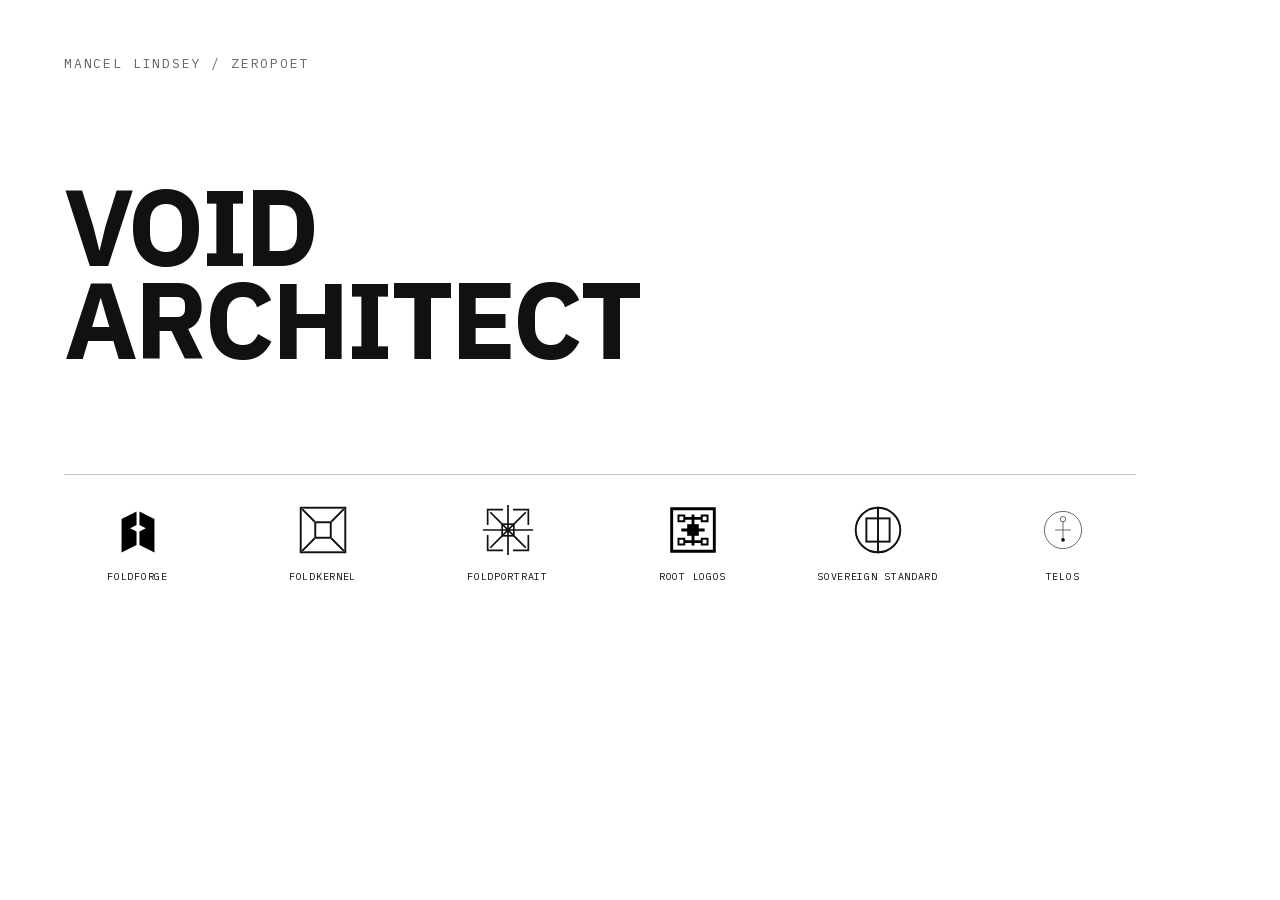
==== docs/social-preview-source.html @ 68d7fc03 "Align social preview with canonical project marks" ====
<!DOCTYPE html>
<html lang="en">
<head>
  <meta charset="UTF-8" />
  <meta name="viewport" content="width=1200, initial-scale=1" />
  <title>Zeropoet social preview source</title>
  <style>
    @font-face {
      font-family: "IBM Plex Mono";
      font-weight: 400;
      src: url("assets/fonts/ibm-plex-mono-400.woff2") format("woff2");
    }

    @font-face {
      font-family: "IBM Plex Sans";
      font-weight: 400 700;
      src: url("assets/fonts/ibm-plex-sans.woff2") format("woff2");
    }

    * { box-sizing: border-box; }

    html,
    body {
      width: 1200px;
      height: 630px;
      margin: 0;
      overflow: hidden;
      background: #fff;
      color: #111;
    }

    body {
      display: grid;
      grid-template-rows: auto 1fr auto;
      padding: 55px 64px 48px;
      font-family: "IBM Plex Sans", sans-serif;
    }

    .identity {
      margin: 0;
      color: rgba(17, 17, 17, 0.64);
      font-family: "IBM Plex Mono", monospace;
      font-size: 13px;
      letter-spacing: 0.14em;
      text-transform: uppercase;
    }

    h1 {
      align-self: center;
      margin: 0;
      max-width: 900px;
      font-size: 108px;
      line-height: 0.86;
      letter-spacing: -0.025em;
      text-transform: uppercase;
    }

    .marks {
      display: grid;
      grid-template-columns: repeat(6, 1fr);
      gap: 38px;
      margin: 0;
      padding: 24px 0 0;
      border-top: 1px solid rgba(17, 17, 17, 0.25);
      list-style: none;
    }

    .marks li {
      display: grid;
      justify-items: center;
      gap: 10px;
      min-width: 0;
    }

    .marks img {
      width: 62px;
      height: 62px;
      object-fit: contain;
    }

    .marks span {
      font-family: "IBM Plex Mono", monospace;
      font-size: 10px;
      line-height: 1.15;
      letter-spacing: 0.07em;
      text-align: center;
      text-transform: uppercase;
    }
  </style>
</head>
<body>
  <p class="identity">Mancel Lindsey / Zeropoet</p>
  <h1>Void<br />Architect</h1>
  <ul class="marks" aria-label="Zeropoet projects">
    <li><img src="assets/marks/foldforge.svg" alt="" /><span>FoldForge</span></li>
    <li><img src="assets/marks/fold-kernel.svg" alt="" /><span>FoldKernel</span></li>
    <li><img src="assets/marks/foldportrait.svg" alt="" /><span>FoldPortrait</span></li>
    <li><img src="assets/marks/root-logos.svg" alt="" /><span>Root Logos</span></li>
    <li><img src="assets/marks/sovereign-standard.svg" alt="" /><span>Sovereign Standard</span></li>
    <li><img src="assets/marks/telos.svg" alt="" /><span>Telos</span></li>
  </ul>
</body>
</html>
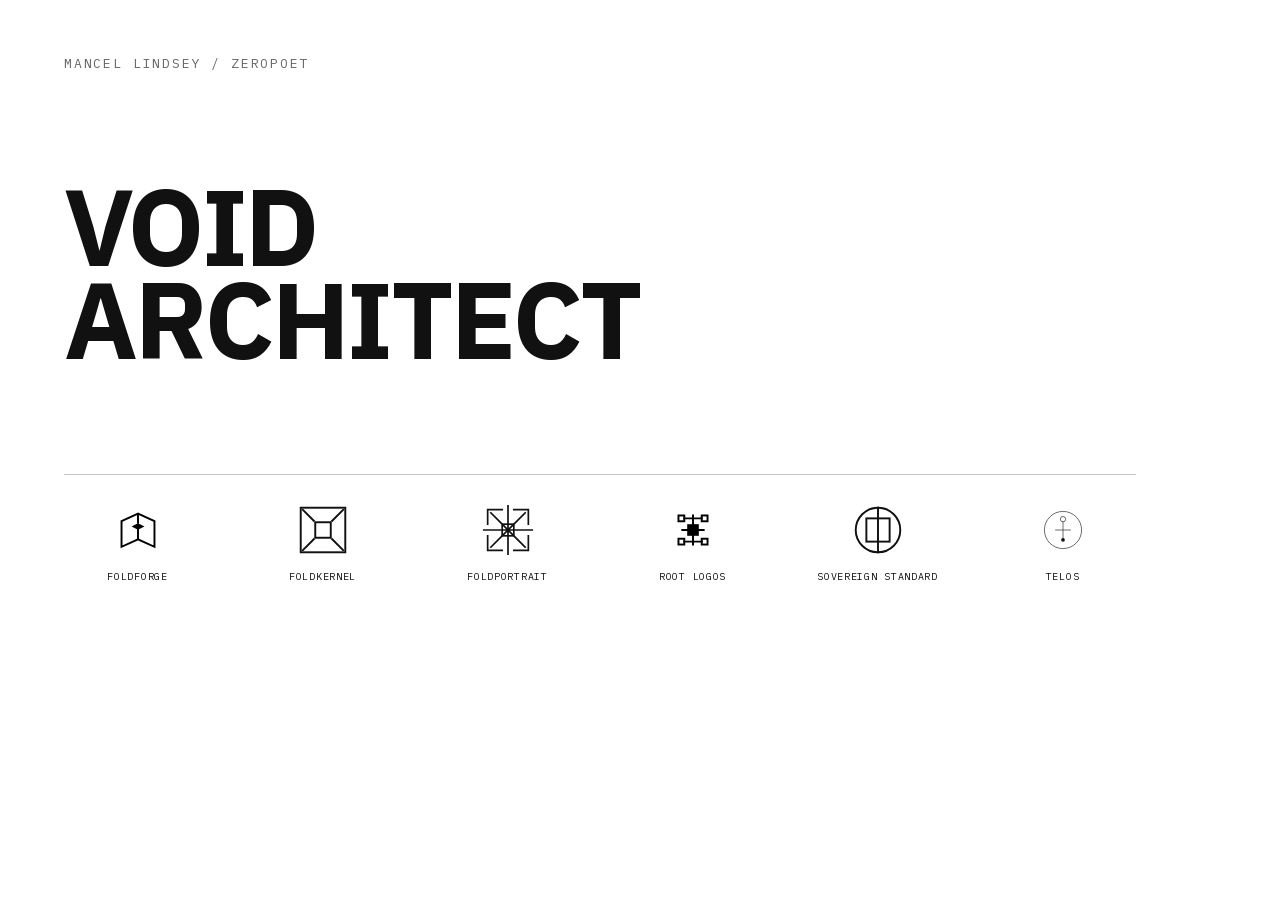
==== commit a25556e7: "Refresh ecosystem identity assets" ====
--- a/docs/social-preview-source.html
+++ b/docs/social-preview-source.html
@@ -92,10 +92,10 @@
   <p class="identity">Mancel Lindsey / Zeropoet</p>
   <h1>Void<br />Architect</h1>
   <ul class="marks" aria-label="Zeropoet projects">
-    <li><img src="assets/marks/foldforge.svg" alt="" /><span>FoldForge</span></li>
+    <li><img src="assets/marks/foldforge.svg?v=2" alt="" /><span>FoldForge</span></li>
     <li><img src="assets/marks/fold-kernel.svg" alt="" /><span>FoldKernel</span></li>
     <li><img src="assets/marks/foldportrait.svg" alt="" /><span>FoldPortrait</span></li>
-    <li><img src="assets/marks/root-logos.svg" alt="" /><span>Root Logos</span></li>
+    <li><img src="assets/marks/root-logos.svg?v=2" alt="" /><span>Root Logos</span></li>
     <li><img src="assets/marks/sovereign-standard.svg" alt="" /><span>Sovereign Standard</span></li>
     <li><img src="assets/marks/telos.svg" alt="" /><span>Telos</span></li>
   </ul>
